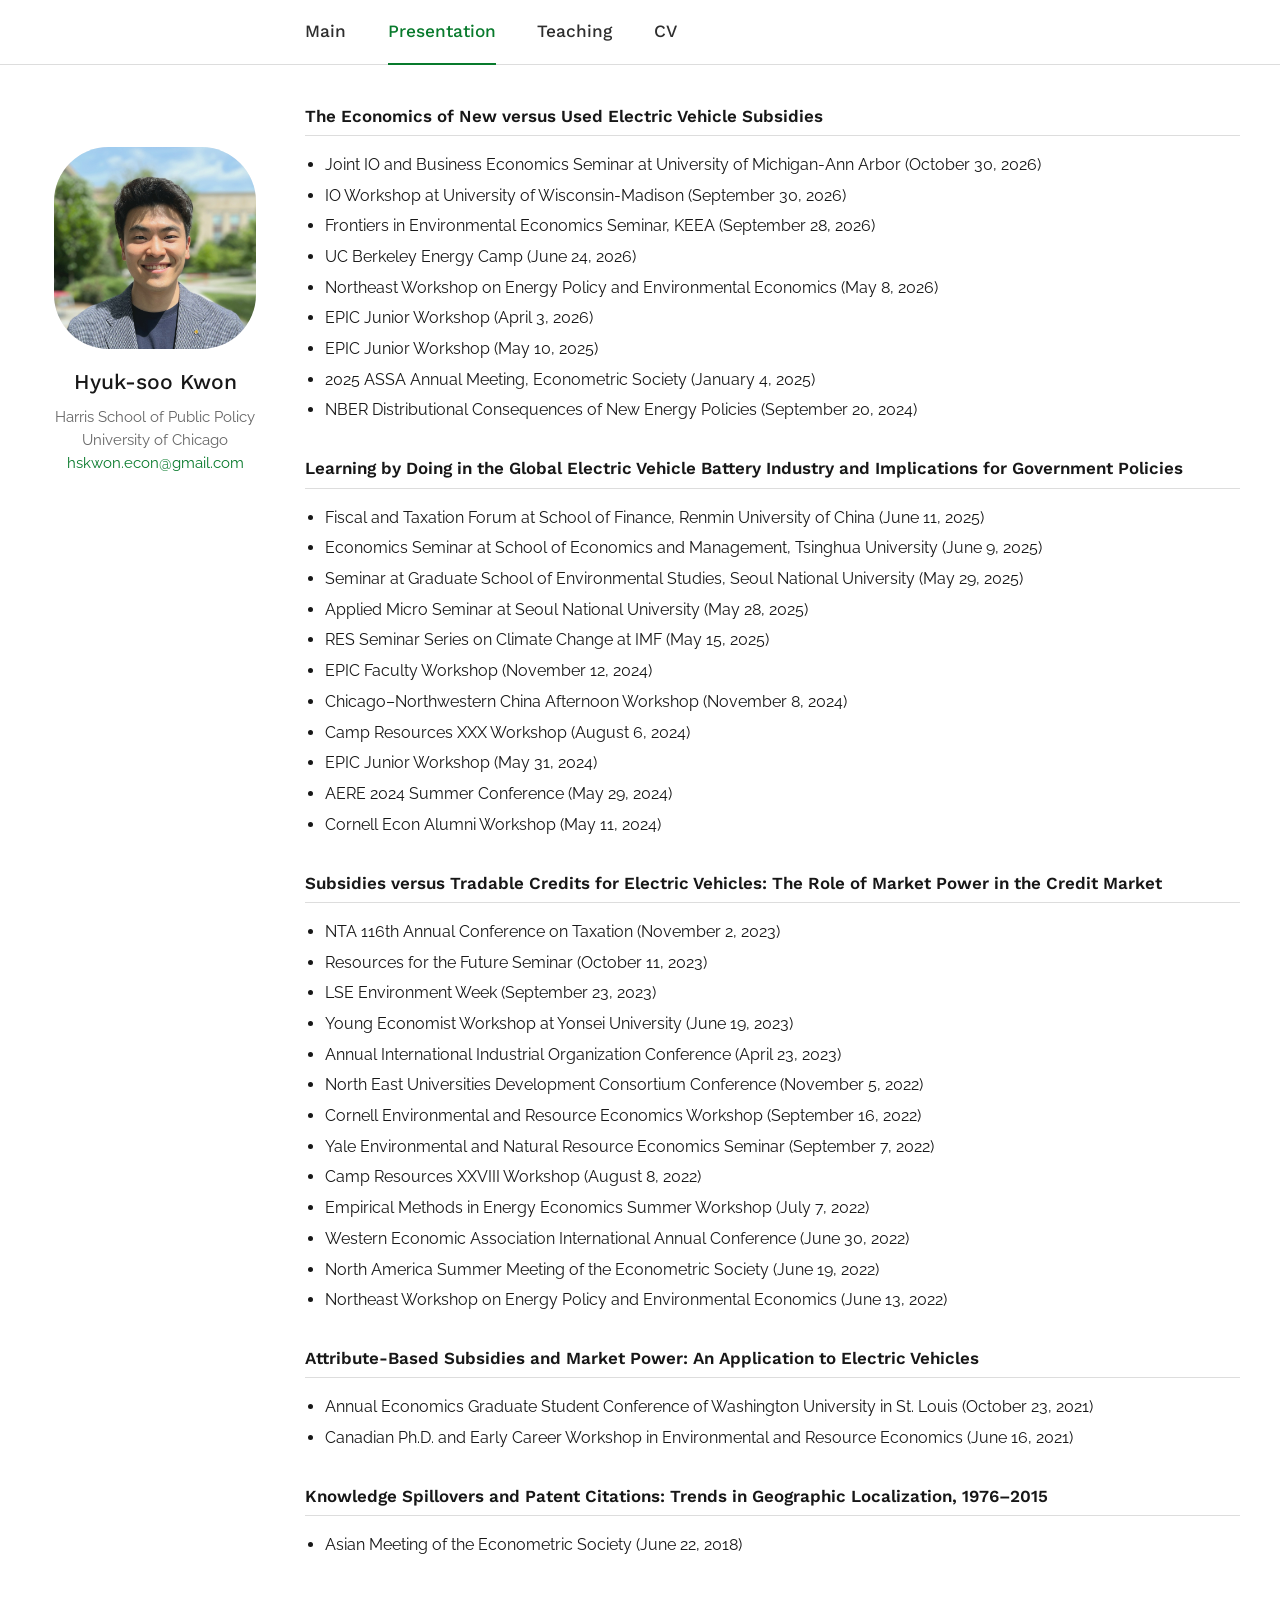
==== presentations.html @ 7f9384cd "Update seminar titles and add new presentations" ====
<!doctype html>
<html lang="en">
<head>
  <meta charset="utf-8">
  <meta name="viewport" content="width=device-width, initial-scale=1">
  <meta name="description" content="Hyuk-soo Kwon, Assistant Professor at the Harris School of Public Policy at the University of Chicago.">
  <title>Presentations | Hyuk-soo Kwon</title>
  <link rel="preconnect" href="https://fonts.googleapis.com">
  <link rel="preconnect" href="https://fonts.gstatic.com" crossorigin>
  <link href="https://fonts.googleapis.com/css2?family=Raleway:wght@400;500;600&family=Work+Sans:wght@400;500;600&display=swap" rel="stylesheet">
  <link rel="stylesheet" href="assets/css/style.css?v=20260713e">
</head>
<body>
  <header class="site-header">
    <nav class="site-nav" aria-label="Primary navigation">
        <a href="index.html">Main</a>
        <a href="presentations.html" class="active" aria-current="page">Presentation</a>
        <a href="teaching.html">Teaching</a>
        <a href="files/CV.pdf" target="_blank" rel="noopener">CV</a>
    </nav>
  </header>

  <div class="page-shell">
      <aside class="sidebar">
        <a class="profile-link" href="index.html" aria-label="Go to the main page">
          <div class="profile-frame">
            <div class="profile-fallback" aria-hidden="true">HK</div>
            <img
              class="profile-img"
              src="files/profile.jpeg"
              alt="Hyuk-soo Kwon"
              onerror="this.style.display='none'"
            >
          </div>
        </a>

        <h2 class="name">Hyuk-soo Kwon</h2>
        <div class="profile-details">
          <div>Harris School of Public Policy</div>
          <div>University of Chicago</div>
          <div><a href="mailto:hskwon.econ@gmail.com">hskwon.econ@gmail.com</a></div>
        </div>
      </aside>
    <main class="content">
      <section class="listing-page">
        <div class="presentation-group first-group">
          <h2>The Economics of New versus Used Electric Vehicle Subsidies</h2>
          <ul>
            <li>Joint IO and Business Economics Seminar at University of Michigan-Ann Arbor (October 30, 2026)</li>
            <li>IO Workshop at University of Wisconsin-Madison (September 30, 2026)</li>
            <li>Frontiers in Environmental Economics Seminar, KEEA (September 28, 2026)</li>
            <li>UC Berkeley Energy Camp (June 24, 2026)</li>
            <li>Northeast Workshop on Energy Policy and Environmental Economics (May 8, 2026)</li>
            <li>EPIC Junior Workshop (April 3, 2026)</li>
            <li>EPIC Junior Workshop (May 10, 2025)</li>
            <li>2025 ASSA Annual Meeting, Econometric Society (January 4, 2025)</li>
            <li>NBER Distributional Consequences of New Energy Policies (September 20, 2024)</li>
          </ul>
        </div>

        <div class="presentation-group">
          <h2>Learning by Doing in the Global Electric Vehicle Battery Industry and Implications for Government Policies</h2>
          <ul>
            <li>Fiscal and Taxation Forum at School of Finance, Renmin University of China (June 11, 2025)</li>
            <li>Economics Seminar at School of Economics and Management, Tsinghua University (June 9, 2025)</li>
            <li>Seminar at Graduate School of Environmental Studies, Seoul National University (May 29, 2025)</li>
            <li>Applied Micro Seminar at Seoul National University (May 28, 2025)</li>
            <li>RES Seminar Series on Climate Change at IMF (May 15, 2025)</li>
            <li>EPIC Faculty Workshop (November 12, 2024)</li>
            <li>Chicago–Northwestern China Afternoon Workshop (November 8, 2024)</li>
            <li>Camp Resources XXX Workshop (August 6, 2024)</li>
            <li>EPIC Junior Workshop (May 31, 2024)</li>
            <li>AERE 2024 Summer Conference (May 29, 2024)</li>
            <li>Cornell Econ Alumni Workshop (May 11, 2024)</li>
          </ul>
        </div>

        <div class="presentation-group">
          <h2>Subsidies versus Tradable Credits for Electric Vehicles: The Role of Market Power in the Credit Market</h2>
          <ul>
            <li>NTA 116th Annual Conference on Taxation (November 2, 2023)</li>
            <li>Resources for the Future Seminar (October 11, 2023)</li>
            <li>LSE Environment Week (September 23, 2023)</li>
            <li>Young Economist Workshop at Yonsei University (June 19, 2023)</li>
            <li>Annual International Industrial Organization Conference (April 23, 2023)</li>
            <li>North East Universities Development Consortium Conference (November 5, 2022)</li>
            <li>Cornell Environmental and Resource Economics Workshop (September 16, 2022)</li>
            <li>Yale Environmental and Natural Resource Economics Seminar (September 7, 2022)</li>
            <li>Camp Resources XXVIII Workshop (August 8, 2022)</li>
            <li>Empirical Methods in Energy Economics Summer Workshop (July 7, 2022)</li>
            <li>Western Economic Association International Annual Conference (June 30, 2022)</li>
            <li>North America Summer Meeting of the Econometric Society (June 19, 2022)</li>
            <li>Northeast Workshop on Energy Policy and Environmental Economics (June 13, 2022)</li>
          </ul>
        </div>

        <div class="presentation-group">
          <h2>Attribute-Based Subsidies and Market Power: An Application to Electric Vehicles</h2>
          <ul>
            <li>Annual Economics Graduate Student Conference of Washington University in St. Louis (October 23, 2021)</li>
            <li>Canadian Ph.D. and Early Career Workshop in Environmental and Resource Economics (June 16, 2021)</li>
          </ul>
        </div>

        <div class="presentation-group">
          <h2>Knowledge Spillovers and Patent Citations: Trends in Geographic Localization, 1976–2015</h2>
          <ul>
            <li>Asian Meeting of the Econometric Society (June 22, 2018)</li>
          </ul>
        </div>
      </section>
    </main>
  </div>

  <script src="assets/js/main.js?v=20260713e"></script>
</body>
</html>
---- assets/css/style.css ----
:root {
  --background: #ffffff;
  --text: #171717;
  --muted: #666666;
  --link: #087a2c;
  --link-hover: #04571e;
  --line: #dddddd;
  --sidebar-width: 245px;
}

* {
  box-sizing: border-box;
}

html {
  overflow-y: scroll;
  scroll-behavior: smooth;
}

body {
  margin: 0;
  background: var(--background);
  color: var(--text);
  font-family: "Raleway", Arial, sans-serif;
  font-size: 16px;
  line-height: 1.62;
}

/* The header is full-width on every page. The navigation itself is centered
   relative to the browser viewport, not relative to the content columns. */
.site-header {
  position: sticky;
  top: 0;
  z-index: 100;
  width: 100%;
  background: rgba(255, 255, 255, 0.98);
  border-bottom: 1px solid var(--line);
  backdrop-filter: blur(8px);
}

.site-nav {
  display: flex;
  flex-wrap: nowrap;
  align-items: center;
  justify-content: flex-start;
  width: min(1200px, calc(100% - 3rem));
  min-height: 64px;
  margin: 0 auto;
  padding: 0 0 0 calc(230px + 2.2rem);
  gap: 2.6rem;
  white-space: nowrap;
}

.site-nav a {
  position: relative;
  display: inline-flex;
  align-items: center;
  min-height: 64px;
  color: #2e2e2e;
  font-family: "Work Sans", Arial, sans-serif;
  font-size: 1.08rem;
  font-weight: 500;
  text-decoration: none;
}

.site-nav a:hover,
.site-nav a:focus,
.site-nav a.active {
  color: var(--link);
}

.site-nav a.active::after {
  content: "";
  position: absolute;
  right: 0;
  bottom: -1px;
  left: 0;
  height: 2px;
  background: var(--link);
}

.page-shell {
  display: grid;
  grid-template-columns: 230px minmax(0, 1fr);
  gap: 2.2rem;
  width: min(1200px, calc(100% - 3rem));
  margin: 2rem auto 4rem;
}

.sidebar {
  position: sticky;
  top: 6.2rem;
  align-self: start;
  display: flex;
  flex-direction: column;
  align-items: center;
  padding-top: 3rem;
  text-align: center;
}

.profile-link {
  display: block;
  text-decoration: none;
}

.profile-frame {
  position: relative;
  width: 202px;
  height: 202px;
  margin-bottom: 1rem;
  overflow: hidden;
  border-radius: 27%;
  background: #eeeeee;
}

.profile-fallback {
  position: absolute;
  inset: 0;
  display: grid;
  place-items: center;
  color: #777777;
  font-family: "Work Sans", sans-serif;
  font-size: 2.4rem;
  letter-spacing: 0.05em;
}

.profile-img {
  position: relative;
  z-index: 1;
  display: block;
  width: 100%;
  height: 100%;
  object-fit: cover;
  object-position: center;
}

.name {
  margin: 0 0 0.35rem;
  font-family: "Work Sans", Arial, sans-serif;
  font-size: 1.32rem;
  font-weight: 500;
}

.profile-details {
  color: var(--muted);
  font-size: 0.93rem;
  line-height: 1.55;
}

.profile-details a {
  color: var(--link);
  text-decoration: none;
}

.profile-details a:hover,
.profile-details a:focus {
  color: var(--link-hover);
  text-decoration: underline;
}

.content {
  min-width: 0;
  padding-top: 0.35rem;
}

.content h1,
.content h2 {
  font-family: "Work Sans", Arial, sans-serif;
  font-size: 1.32rem;
  font-weight: 500;
}

.content h1 {
  margin: 0 0 1rem;
}

.content h2 {
  margin: 2.35rem 0 1rem;
  padding-bottom: 0.3rem;
  border-bottom: 1px solid var(--line);
}

.first-group h2 {
  margin-top: 0;
}

.content p {
  margin: 0 0 1rem;
}

.content a,
.abstract-toggle {
  color: var(--link);
  text-decoration: none;
}

.content a:hover,
.content a:focus,
.abstract-toggle:hover,
.abstract-toggle:focus {
  color: var(--link-hover);
  text-decoration: underline;
}

.semi-bold,
.paper-title {
  font-weight: 600;
}

.paper {
  margin-bottom: 0.8rem;
}

/* Use the same compact line spacing for Working Papers,
   Work in Progress, and Publications. These selectors are deliberately
   more specific than `.content p`, so browser-default paragraph spacing
   cannot reappear. */
.content .paper-title-line,
.content .paper-author-line,
.content .paper-status-line,
.content .publication-info,
.wip-item,
.wip-item .paper-title,
.wip-item .paper-author-line {
  line-height: 1.48;
}

.content .paper-title-line,
.content .paper-author-line,
.content .paper-status-line,
.content .publication-info {
  margin: 0;
}

.content .paper-author-line,
.content .paper-status-line,
.content .publication-info {
  margin-top: 0;
}

.paper-author-line {
  font-size: 0.95rem;
}

.paper-status-line,
.publication-info {
  color: var(--muted);
  font-size: 0.94rem;
}

.title-link {
  color: var(--text) !important;
  text-decoration: none !important;
}

.title-link:hover,
.title-link:focus {
  color: var(--text) !important;
  text-decoration: underline !important;
  text-underline-offset: 0.17em;
}

.abstract-toggle {
  display: inline;
  margin-left: 0.35rem;
  padding: 0;
  border: 0;
  background: transparent;
  font: inherit;
  cursor: pointer;
}

.solo-abstract {
  margin-left: 0;
}

.paper-status-line a,
.publication-info a {
  margin-left: 0.12rem;
}

.abstract-content {
  display: none;
  max-width: 820px;
  margin-top: 0.55rem;
  color: #3e3e3e;
  font-size: 0.89rem;
  line-height: 1.62;
  text-align: justify;
}

.abstract-content.open {
  display: block;
}

.abstract-content p {
  margin-bottom: 0;
}

.wip-item {
  margin-bottom: 0.8rem;
}

.wip-item .paper-author-line {
  color: var(--muted);
}

.publication {
  margin-bottom: 0.8rem;
}

.presentation-group,
.teaching-group {
  margin-bottom: 2rem;
}

.presentation-group h2,
.teaching-group h2 {
  margin-top: 1.9rem;
  font-size: 1.06rem;
  font-weight: 600;
}

.first-group h2 {
  margin-top: 0;
}

.content ul {
  margin: 0.2rem 0 0;
  padding-left: 1.25rem;
}

.content li {
  margin-bottom: 0.3rem;
}

@media (max-width: 780px) {
  .site-nav {
    width: min(680px, calc(100% - 2.2rem));
    min-height: 58px;
    margin: 0 auto;
    padding: 0;
    gap: 1.3rem;
    overflow-x: auto;
    justify-content: flex-start;
    scrollbar-width: none;
  }

  .site-nav::-webkit-scrollbar {
    display: none;
  }

  .site-nav a {
    min-height: 58px;
    font-size: 0.9rem;
  }

  .page-shell {
    grid-template-columns: 1fr;
    width: min(680px, calc(100% - 2.2rem));
    gap: 1.2rem;
    margin-top: 0.7rem;
  }

  .sidebar {
    position: relative;
    top: auto;
    padding: 1rem 0 1.25rem;
    border-bottom: 1px solid var(--line);
  }

  .profile-frame {
    width: 118px;
    height: 118px;
    margin-bottom: 0.65rem;
    border-radius: 24%;
  }

  .content {
    padding-top: 0;
  }
}

@media (max-width: 470px) {
  body {
    font-size: 15px;
  }

  .site-nav {
    gap: 1rem;
  }

  .site-nav a {
    font-size: 0.85rem;
  }

  .page-shell {
    width: calc(100% - 1.5rem);
  }

  .paper-author-line,
  .paper-status-line,
  .publication-info {
    font-size: 0.91rem;
  }
}
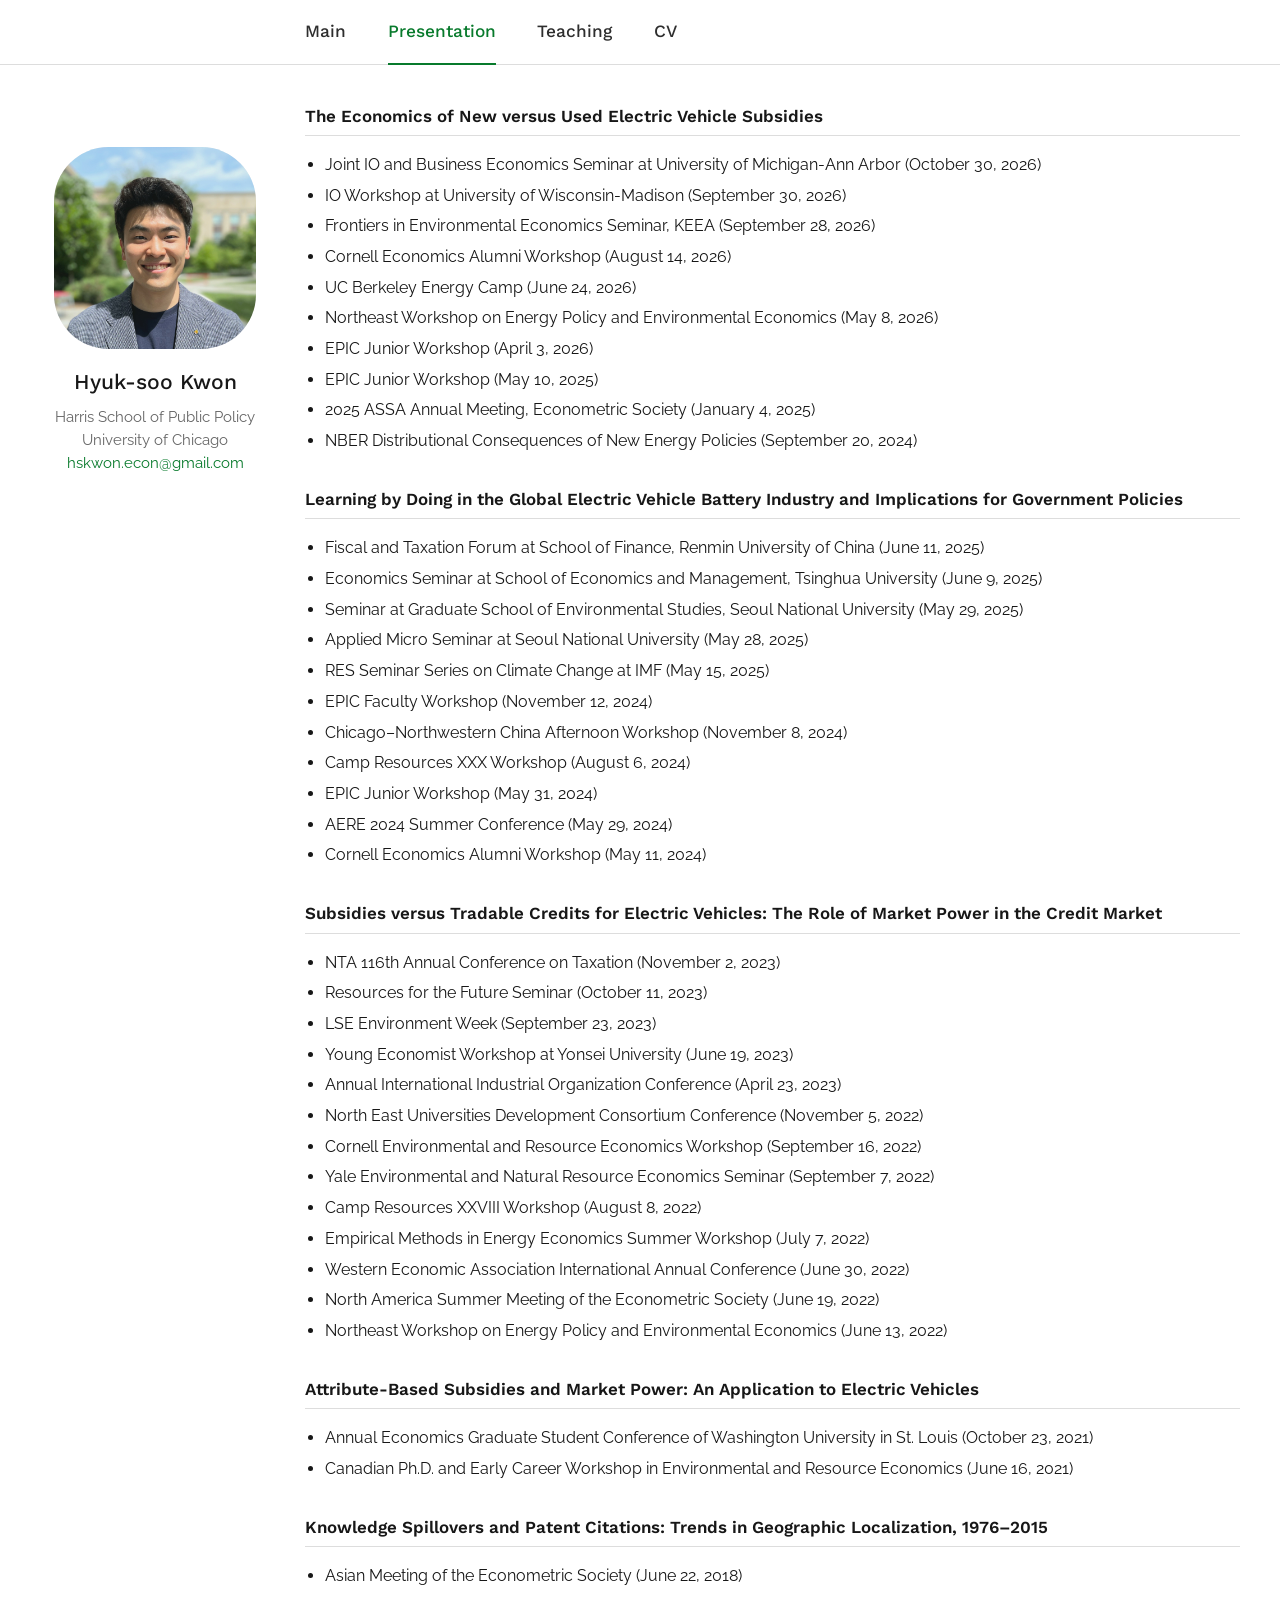
==== commit b85ce935: "Add Cornell Economics Alumni Workshop to presentations" ====
--- a/presentations.html
+++ b/presentations.html
@@ -49,6 +49,7 @@
             <li>Joint IO and Business Economics Seminar at University of Michigan-Ann Arbor (October 30, 2026)</li>
             <li>IO Workshop at University of Wisconsin-Madison (September 30, 2026)</li>
             <li>Frontiers in Environmental Economics Seminar, KEEA (September 28, 2026)</li>
+            <li>Cornell Economics Alumni Workshop (August 14, 2026)</li>
             <li>UC Berkeley Energy Camp (June 24, 2026)</li>
             <li>Northeast Workshop on Energy Policy and Environmental Economics (May 8, 2026)</li>
             <li>EPIC Junior Workshop (April 3, 2026)</li>
@@ -71,7 +72,7 @@
             <li>Camp Resources XXX Workshop (August 6, 2024)</li>
             <li>EPIC Junior Workshop (May 31, 2024)</li>
             <li>AERE 2024 Summer Conference (May 29, 2024)</li>
-            <li>Cornell Econ Alumni Workshop (May 11, 2024)</li>
+            <li>Cornell Economics Alumni Workshop (May 11, 2024)</li>
           </ul>
         </div>
 
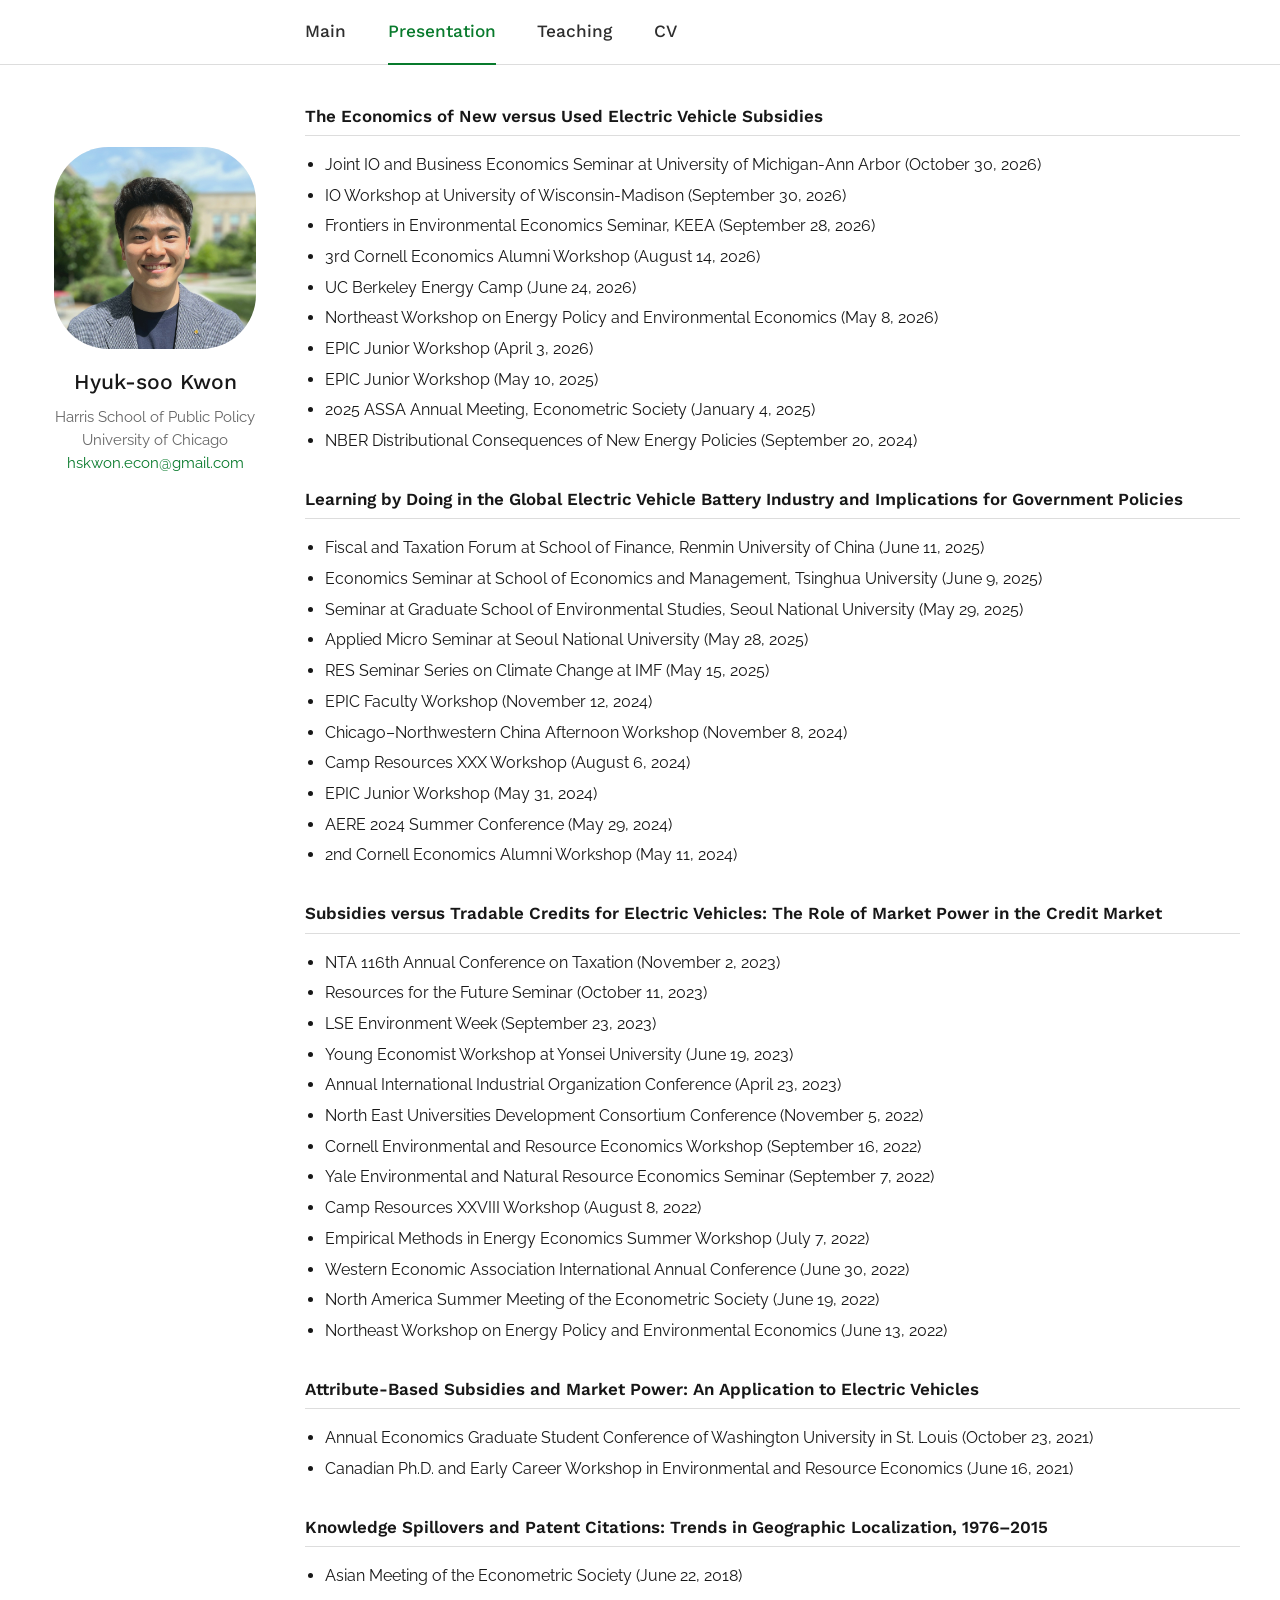
==== commit f6a29415: "Specify workshop editions in presentations list" ====
--- a/presentations.html
+++ b/presentations.html
@@ -49,7 +49,7 @@
             <li>Joint IO and Business Economics Seminar at University of Michigan-Ann Arbor (October 30, 2026)</li>
             <li>IO Workshop at University of Wisconsin-Madison (September 30, 2026)</li>
             <li>Frontiers in Environmental Economics Seminar, KEEA (September 28, 2026)</li>
-            <li>Cornell Economics Alumni Workshop (August 14, 2026)</li>
+            <li>3rd Cornell Economics Alumni Workshop (August 14, 2026)</li>
             <li>UC Berkeley Energy Camp (June 24, 2026)</li>
             <li>Northeast Workshop on Energy Policy and Environmental Economics (May 8, 2026)</li>
             <li>EPIC Junior Workshop (April 3, 2026)</li>
@@ -72,7 +72,7 @@
             <li>Camp Resources XXX Workshop (August 6, 2024)</li>
             <li>EPIC Junior Workshop (May 31, 2024)</li>
             <li>AERE 2024 Summer Conference (May 29, 2024)</li>
-            <li>Cornell Economics Alumni Workshop (May 11, 2024)</li>
+            <li>2nd Cornell Economics Alumni Workshop (May 11, 2024)</li>
           </ul>
         </div>
 
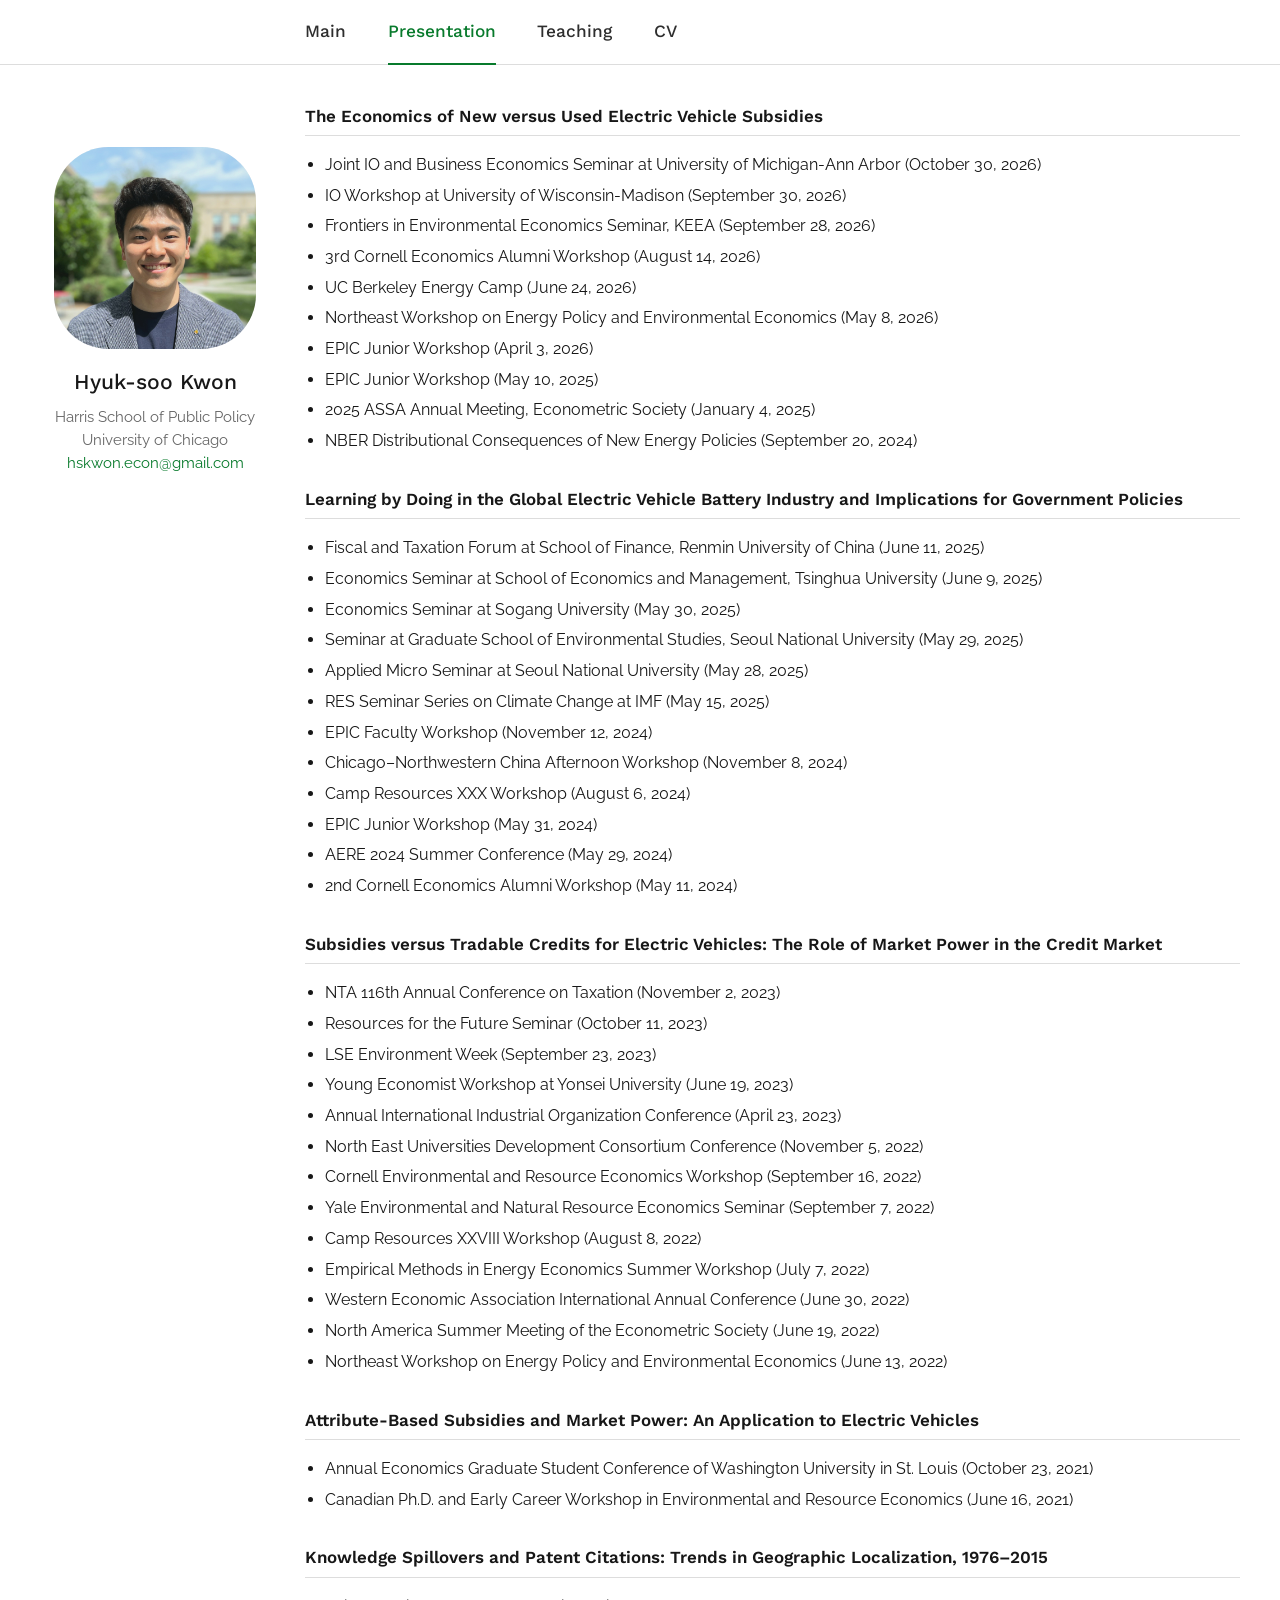
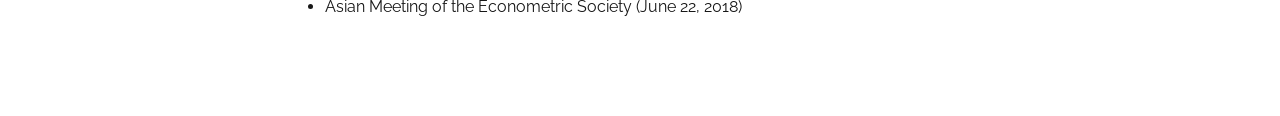
==== commit cf04d161: "Add seminar at Sogang University on May 30, 2025" ====
--- a/presentations.html
+++ b/presentations.html
@@ -64,6 +64,7 @@
           <ul>
             <li>Fiscal and Taxation Forum at School of Finance, Renmin University of China (June 11, 2025)</li>
             <li>Economics Seminar at School of Economics and Management, Tsinghua University (June 9, 2025)</li>
+            <li>Economics Seminar at Sogang University (May 30, 2025)</li>
             <li>Seminar at Graduate School of Environmental Studies, Seoul National University (May 29, 2025)</li>
             <li>Applied Micro Seminar at Seoul National University (May 28, 2025)</li>
             <li>RES Seminar Series on Climate Change at IMF (May 15, 2025)</li>
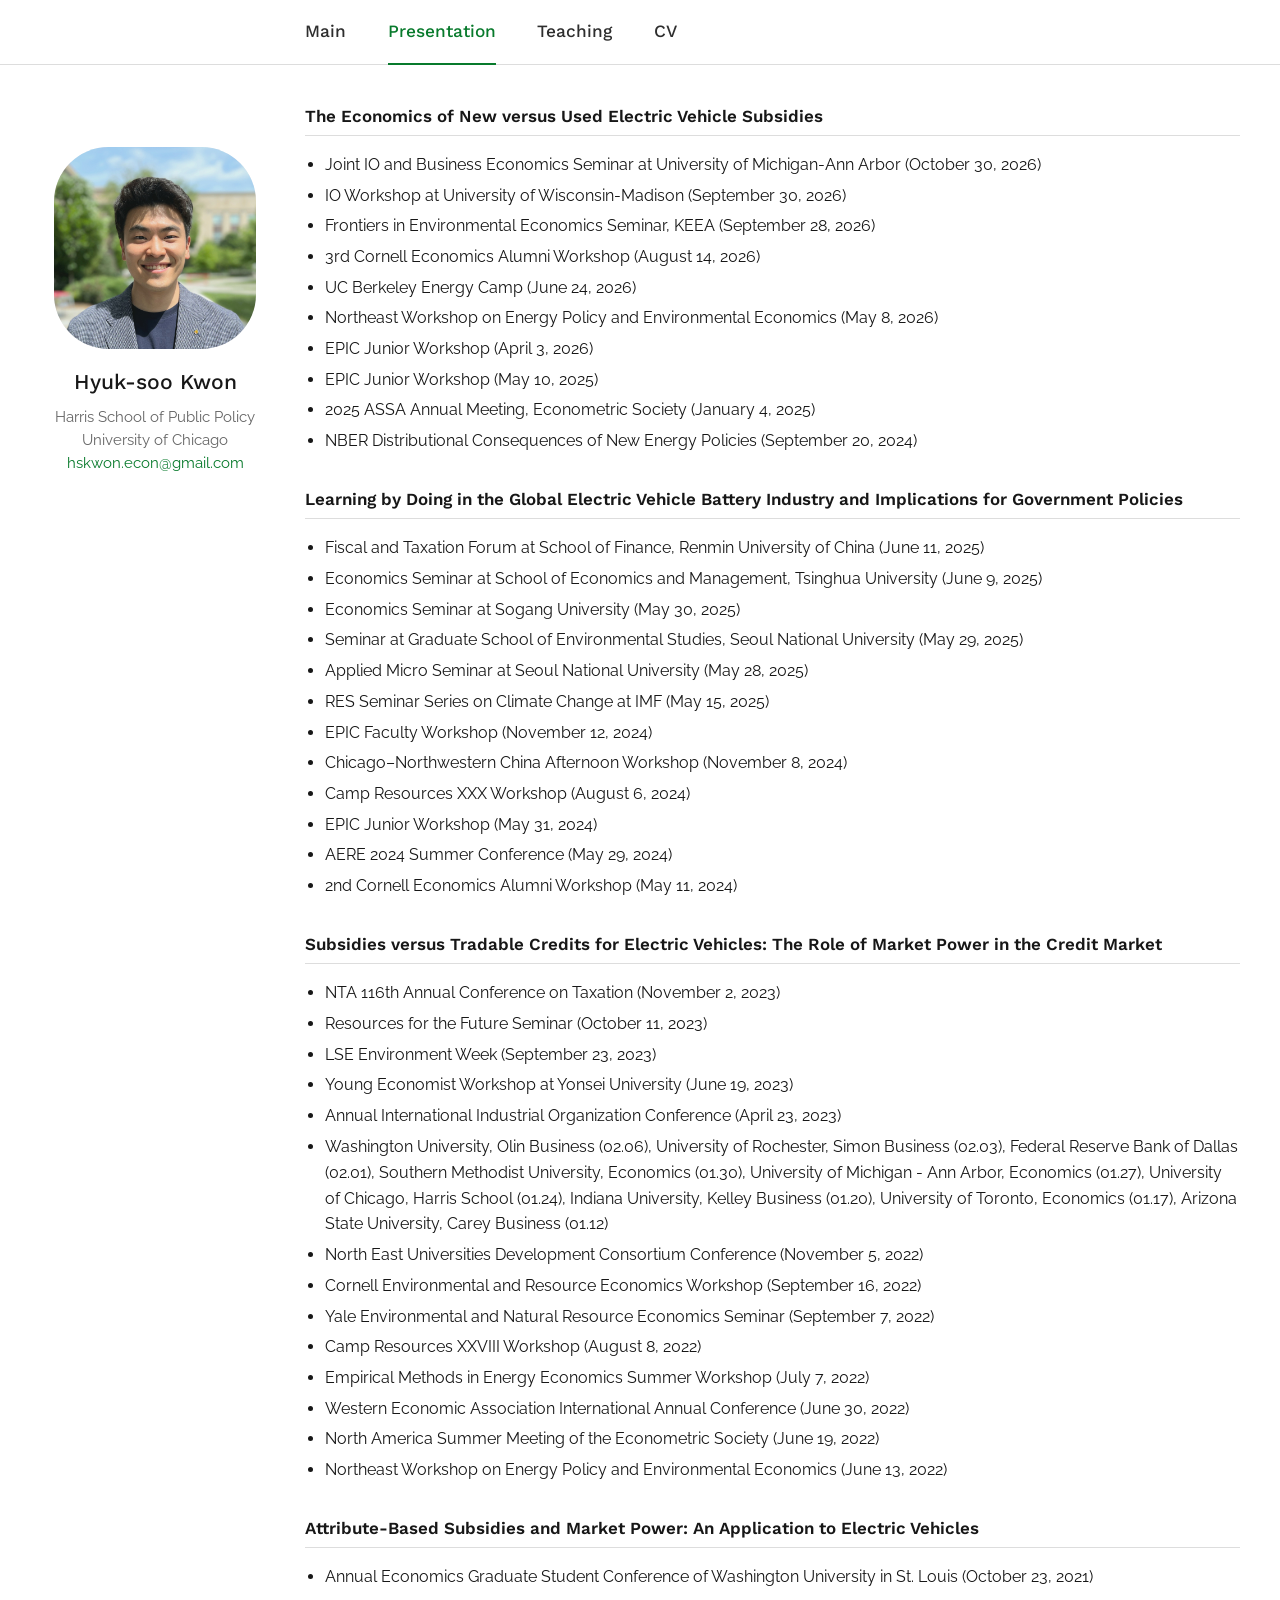
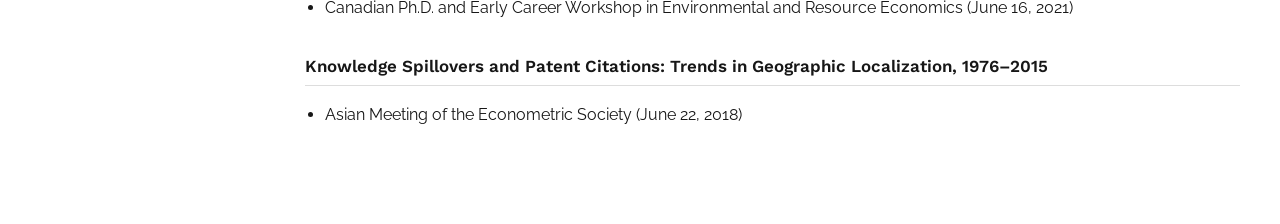
==== commit 372f52c5: "Add multiple upcoming events to presentations.html" ====
--- a/presentations.html
+++ b/presentations.html
@@ -85,6 +85,7 @@
             <li>LSE Environment Week (September 23, 2023)</li>
             <li>Young Economist Workshop at Yonsei University (June 19, 2023)</li>
             <li>Annual International Industrial Organization Conference (April 23, 2023)</li>
+            <li>Washington University, Olin Business (02.06), University of Rochester, Simon Business (02.03), Federal Reserve Bank of Dallas (02.01), Southern Methodist University, Economics (01.30), University of Michigan - Ann Arbor, Economics (01.27), University of Chicago, Harris School (01.24), Indiana University, Kelley Business (01.20), University of Toronto, Economics (01.17), Arizona State University, Carey Business (01.12) </li>
             <li>North East Universities Development Consortium Conference (November 5, 2022)</li>
             <li>Cornell Environmental and Resource Economics Workshop (September 16, 2022)</li>
             <li>Yale Environmental and Natural Resource Economics Seminar (September 7, 2022)</li>
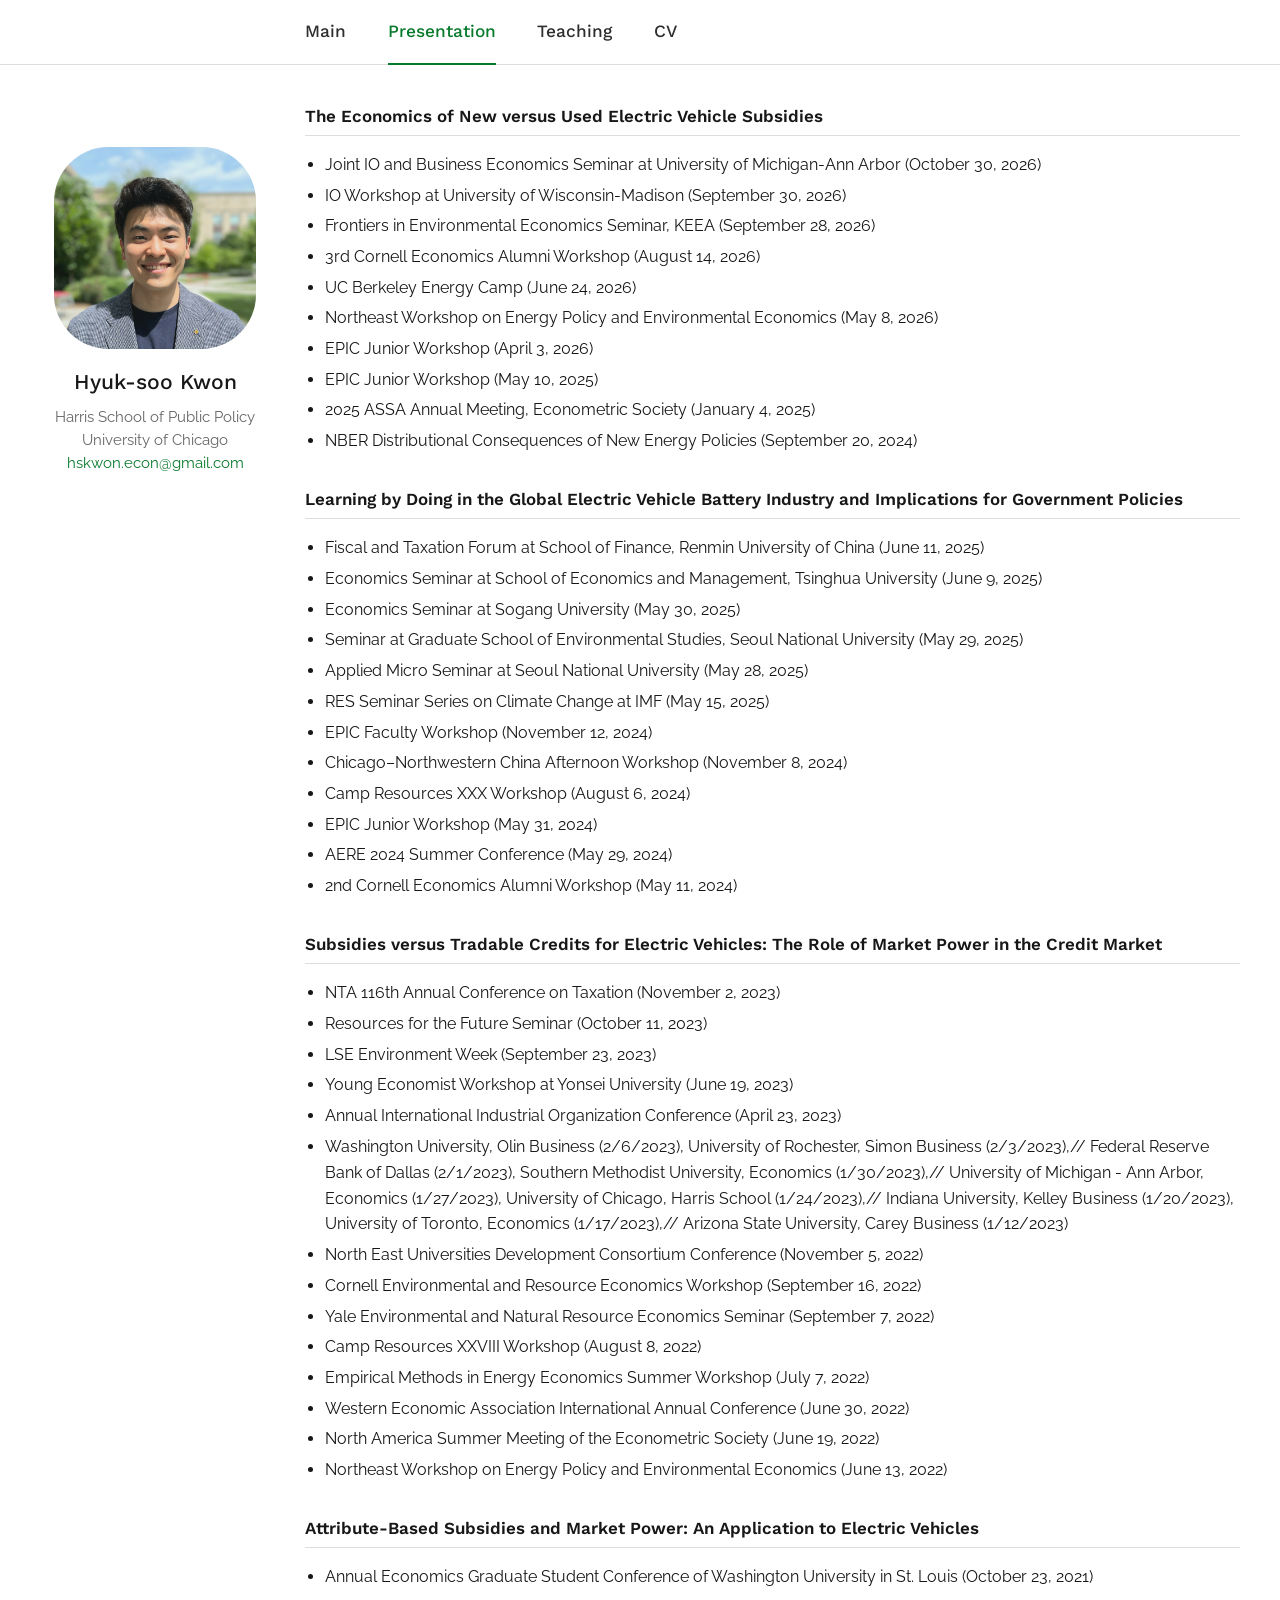
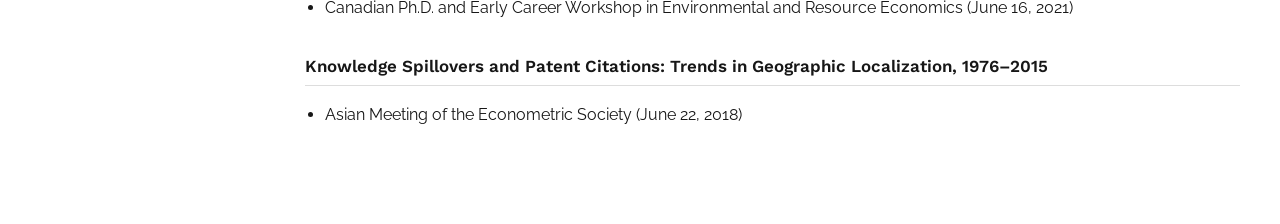
==== commit c6bb68a3: "Refactor presentation dates for clarity Updated the presentation list with formatted dates." ====
--- a/presentations.html
+++ b/presentations.html
@@ -85,7 +85,11 @@
             <li>LSE Environment Week (September 23, 2023)</li>
             <li>Young Economist Workshop at Yonsei University (June 19, 2023)</li>
             <li>Annual International Industrial Organization Conference (April 23, 2023)</li>
-            <li>Washington University, Olin Business (02.06), University of Rochester, Simon Business (02.03), Federal Reserve Bank of Dallas (02.01), Southern Methodist University, Economics (01.30), University of Michigan - Ann Arbor, Economics (01.27), University of Chicago, Harris School (01.24), Indiana University, Kelley Business (01.20), University of Toronto, Economics (01.17), Arizona State University, Carey Business (01.12) </li>
+            <li>Washington University, Olin Business (2/6/2023), University of Rochester, Simon Business (2/3/2023),//
+              Federal Reserve Bank of Dallas (2/1/2023), Southern Methodist University, Economics (1/30/2023),//
+              University of Michigan - Ann Arbor, Economics (1/27/2023), University of Chicago, Harris School (1/24/2023),//
+              Indiana University, Kelley Business (1/20/2023), University of Toronto, Economics (1/17/2023),//
+              Arizona State University, Carey Business (1/12/2023) </li>
             <li>North East Universities Development Consortium Conference (November 5, 2022)</li>
             <li>Cornell Environmental and Resource Economics Workshop (September 16, 2022)</li>
             <li>Yale Environmental and Natural Resource Economics Seminar (September 7, 2022)</li>
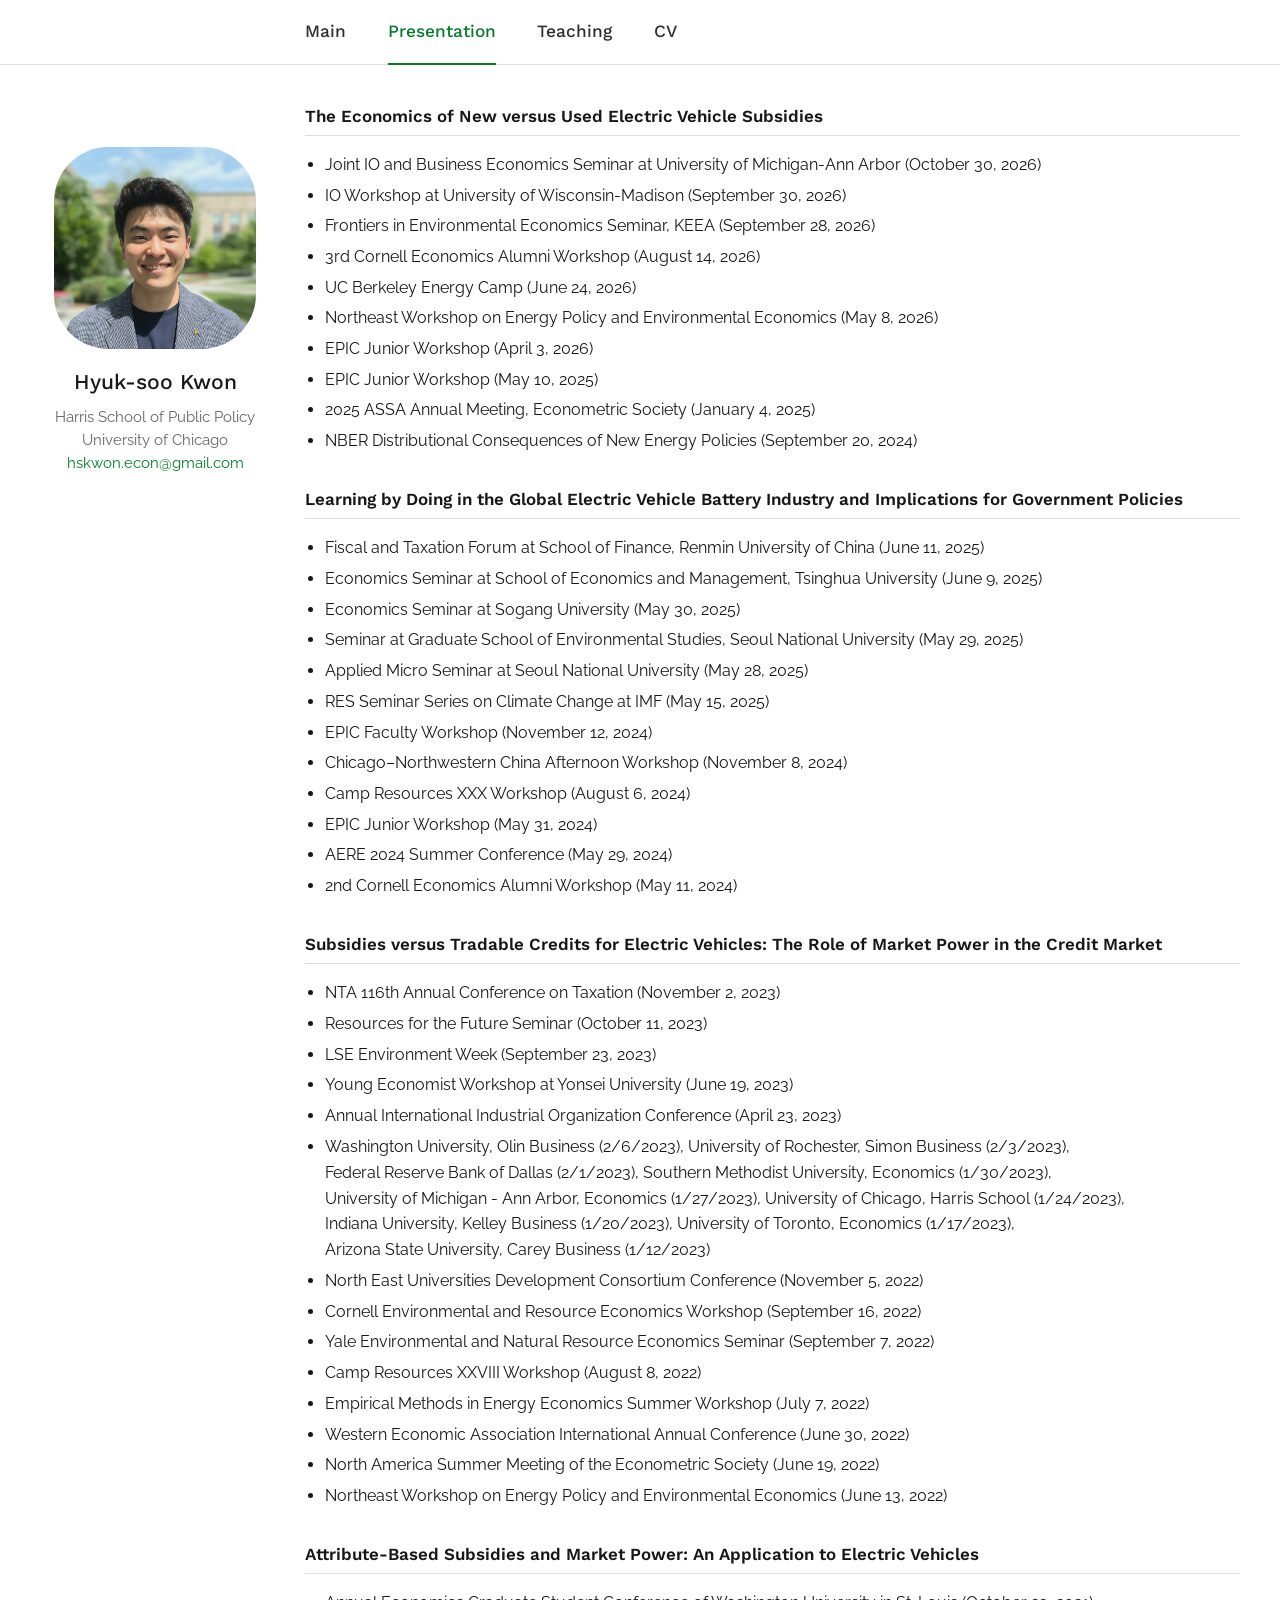
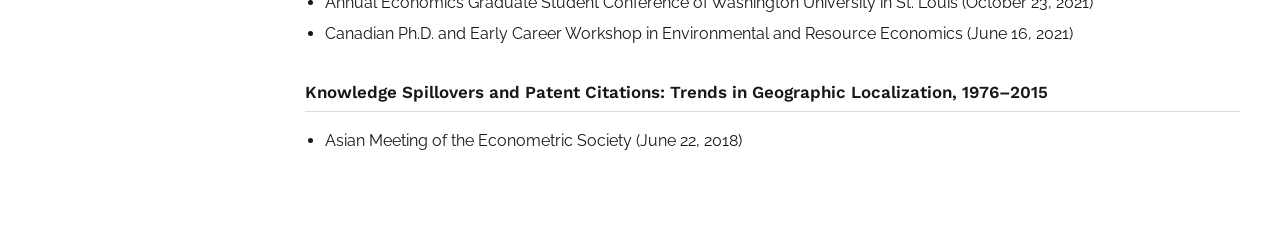
==== commit 9d6b830b: "Format conference list with line breaks" ====
--- a/presentations.html
+++ b/presentations.html
@@ -85,10 +85,10 @@
             <li>LSE Environment Week (September 23, 2023)</li>
             <li>Young Economist Workshop at Yonsei University (June 19, 2023)</li>
             <li>Annual International Industrial Organization Conference (April 23, 2023)</li>
-            <li>Washington University, Olin Business (2/6/2023), University of Rochester, Simon Business (2/3/2023),//
-              Federal Reserve Bank of Dallas (2/1/2023), Southern Methodist University, Economics (1/30/2023),//
-              University of Michigan - Ann Arbor, Economics (1/27/2023), University of Chicago, Harris School (1/24/2023),//
-              Indiana University, Kelley Business (1/20/2023), University of Toronto, Economics (1/17/2023),//
+            <li>Washington University, Olin Business (2/6/2023), University of Rochester, Simon Business (2/3/2023),<br>
+              Federal Reserve Bank of Dallas (2/1/2023), Southern Methodist University, Economics (1/30/2023),<br>
+              University of Michigan - Ann Arbor, Economics (1/27/2023), University of Chicago, Harris School (1/24/2023),<br>
+              Indiana University, Kelley Business (1/20/2023), University of Toronto, Economics (1/17/2023),<br>
               Arizona State University, Carey Business (1/12/2023) </li>
             <li>North East Universities Development Consortium Conference (November 5, 2022)</li>
             <li>Cornell Environmental and Resource Economics Workshop (September 16, 2022)</li>
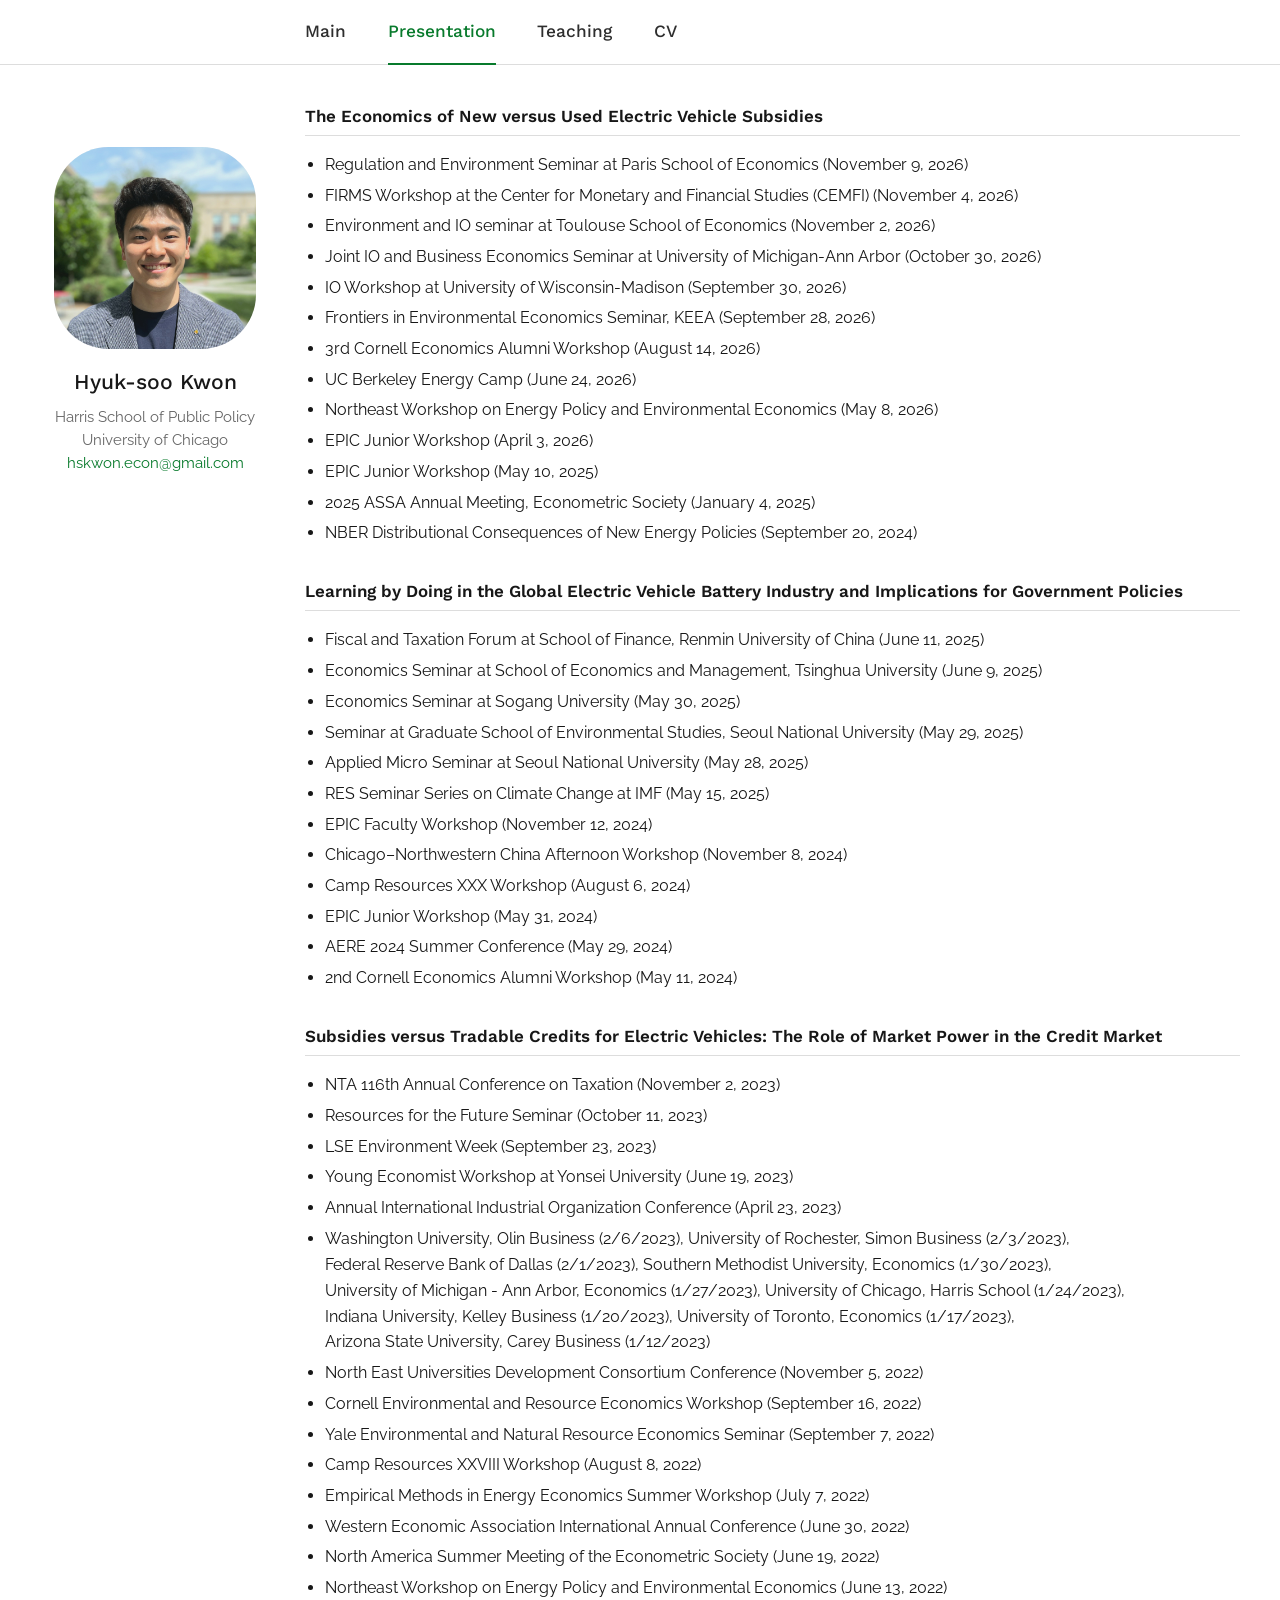
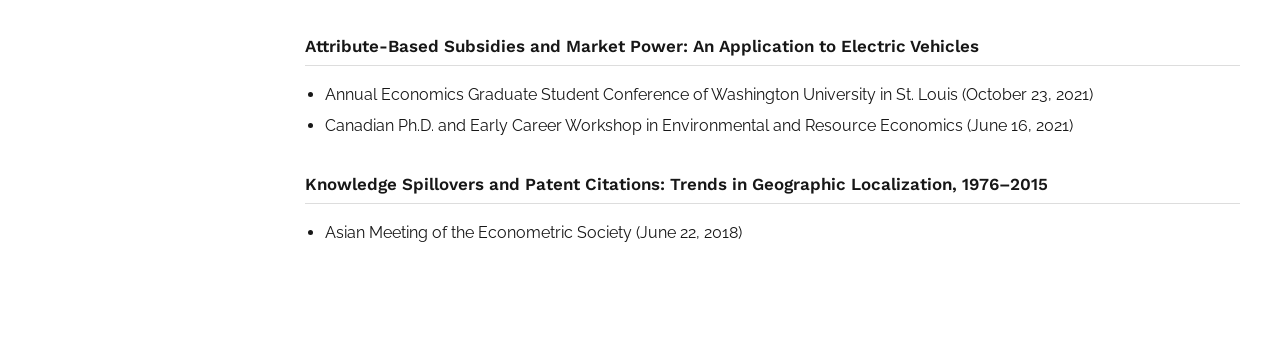
==== commit d2a8809b: "Add upcoming presentation events to presentations.html" ====
--- a/presentations.html
+++ b/presentations.html
@@ -46,6 +46,9 @@
         <div class="presentation-group first-group">
           <h2>The Economics of New versus Used Electric Vehicle Subsidies</h2>
           <ul>
+            <li>Regulation and Environment Seminar at Paris School of Economics (November 9, 2026)</li>
+            <li>FIRMS Workshop at the Center for Monetary and Financial Studies (CEMFI) (November 4, 2026)</li>
+            <li>Environment and IO seminar at Toulouse School of Economics (November 2, 2026)</li>
             <li>Joint IO and Business Economics Seminar at University of Michigan-Ann Arbor (October 30, 2026)</li>
             <li>IO Workshop at University of Wisconsin-Madison (September 30, 2026)</li>
             <li>Frontiers in Environmental Economics Seminar, KEEA (September 28, 2026)</li>
